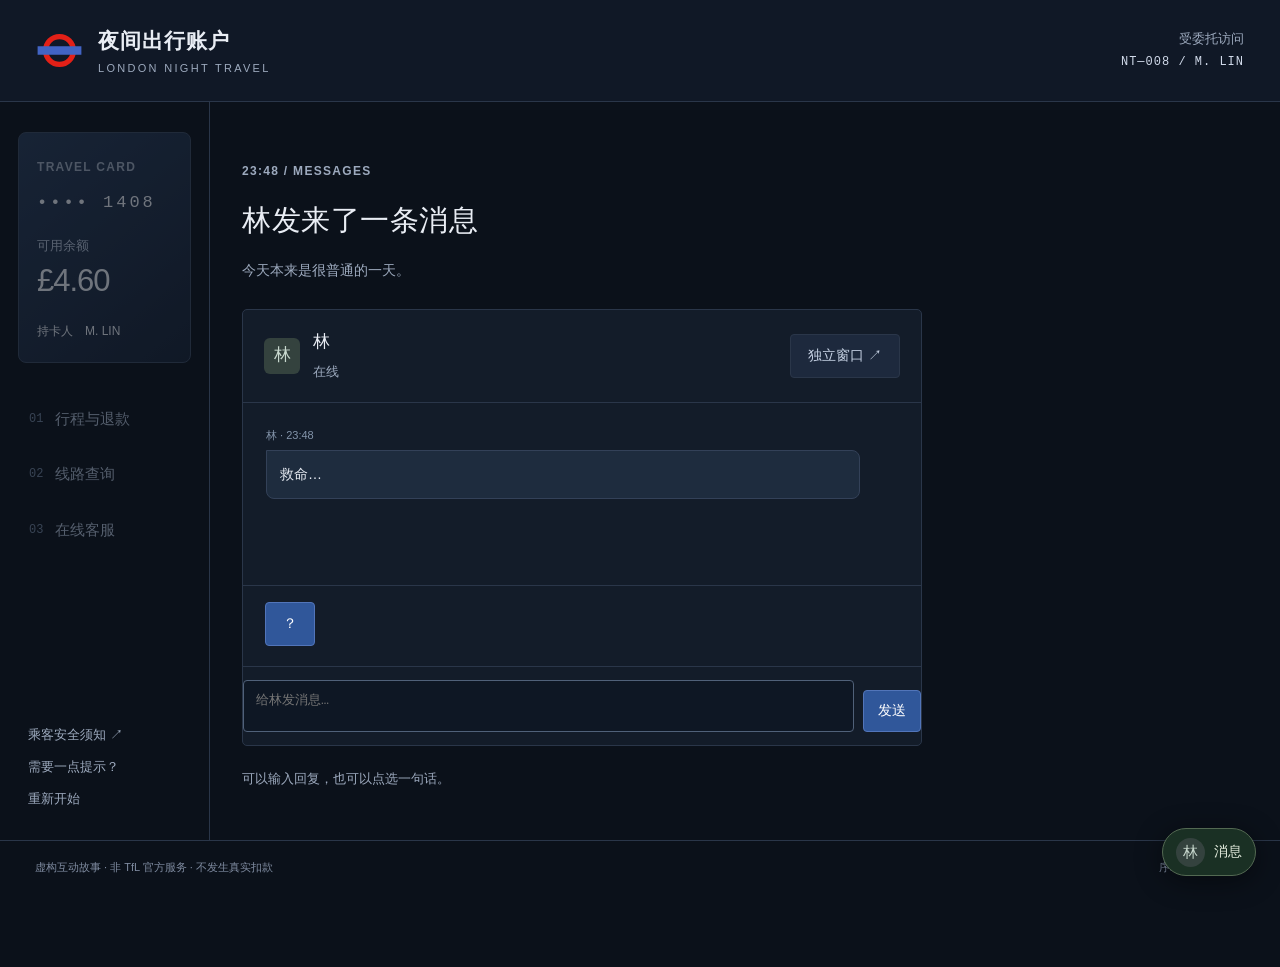
==== journey/index.html @ 607c6a30 "Initial ARG site" ====
<!doctype html>
<html lang="zh-CN">
<head>
<meta charset="utf-8"><meta name="viewport" content="width=device-width,initial-scale=1">
<meta name="theme-color" content="#0c121c">
<title>行程与退款 · 夜间出行账户</title>
<meta name="description" content="一笔未完成的行程。一个等待确认的终点。原创互动悬疑序章。">
<link rel="icon" type="image/svg+xml" href="data:image/svg+xml,%3Csvg xmlns='http://www.w3.org/2000/svg' viewBox='0 0 32 32'%3E%3Ccircle cx='16' cy='16' r='10' fill='none' stroke='%23e32017' stroke-width='4'/%3E%3Cpath d='M1 13h30v6H1z' fill='%23003688'/%3E%3C/svg%3E">
<link rel="stylesheet" href="game.css"><script type="module" src="game.js"></script>
</head>
<body>
<header class="topbar"><a class="brand" href="../" aria-label="夜间出行信息处首页"><svg viewBox="0 0 88 72" width="47" height="39" aria-hidden="true"><circle cx="44" cy="36" r="26" fill="none" stroke="#e32017" stroke-width="10"/><path d="M3 28h82v16H3z" fill="#4264c4"/></svg><span><strong>夜间出行账户</strong><small>LONDON NIGHT TRAVEL</small></span></a><div class="session"><span>受委托访问</span><strong>NT—008 / M. LIN</strong></div></header>
<div class="shell"><aside class="sidebar"><div class="card-overview"><span class="eyebrow">TRAVEL CARD</span><div class="card-number">•••• 1408</div><div class="balance-label">可用余额</div><div class="balance" id="balance">£4.60</div><span class="muted">持卡人　M. LIN</span></div><nav aria-label="账户服务"><button data-action="nav" data-view="history" class="nav-button active"><span>01</span>行程与退款</button><button data-action="nav" data-view="map" class="nav-button"><span>02</span>线路查询</button><button data-action="nav" data-view="support" class="nav-button"><span>03</span>在线客服<span id="support-count" class="nav-dot" hidden>1</span></button></nav><div class="sidebar-bottom"><a href="../" target="_blank" rel="noopener">乘客安全须知 ↗</a><button class="text-button" data-action="hint">需要一点提示？</button><button class="text-button" data-action="restart">重新开始</button></div></aside>
<main id="workspace" tabindex="-1"></main>
<aside class="correspondence" aria-label="朋友的消息"><div class="panel-heading"><span class="eyebrow">共享行程</span><span class="case-number">1408</span></div><div class="friend-heading"><div class="avatar">林</div><div><strong>林</strong><p id="friend-status">最后联系于 23:48</p></div></div><div class="side-chat-tools"><button class="text-button" data-action="open-chat">查看聊天 <b class="unread-badge" data-unread hidden></b></button><button class="text-button" data-action="popout">独立窗口 ↗</button></div><div id="friend-messages" role="log" aria-label="林的聊天记录"></div><div id="side-lin-typing" class="lin-typing" role="status"></div><div id="side-lin-replies" class="lin-replies"></div><button id="lin-attachment" data-action="plan" class="attachment" hidden><span class="file-icon">↳</span><span><strong>返程路线与刷卡回执</strong><small>林分享的附件 · 2 页</small></span><span>↗</span></button><div class="saved"><div class="panel-heading"><span class="eyebrow">本次核对</span><span id="evidence-count">0</span></div><div id="evidence-list"><p class="empty-text">查看记录后，可在这里保留核对结果。</p></div></div></aside></div>
<footer><div class="mobile-tools"><button class="text-button" data-action="hint">需要一点提示？</button><button class="text-button" data-action="restart">重新开始</button></div><span>虚构互动故事 · 非 TfL 官方服务 · 不发生真实扣款</span><span>序章 / 未完成行程</span></footer>
<button class="floating-chat" data-action="open-chat" aria-label="打开与林的聊天"><span class="avatar">林</span><span>消息</span><b class="unread-badge" data-unread hidden></b></button>
<div id="lin-toast" class="lin-toast" role="status" aria-live="polite" hidden><button class="toast-open" data-action="open-chat"><span class="avatar">林</span><span class="toast-content"><strong>林发来消息 <time id="toast-time"></time></strong><span id="toast-preview"></span><small>点击查看并回复</small></span></button><button data-action="dismiss-toast" class="toast-dismiss" aria-label="收起消息提醒">×</button></div>
<div id="announcement" class="sr-only" role="status" aria-live="polite"></div><div id="screen-signal" class="screen-signal" popover="manual" hidden role="status" aria-live="assertive"></div>
<dialog id="modal"><div class="modal-top"><span id="modal-category" class="eyebrow">行程档案</span><button data-action="close" class="close-button" aria-label="关闭">×</button></div><div id="modal-body"></div></dialog>
<noscript><p class="noscript">此互动故事需要启用 JavaScript。</p></noscript>
</body></html>
---- journey/game.css ----
:root{color-scheme:dark;--bg:#0b111a;--surface:#131c29;--surface2:#192435;--border:#2a3649;--text:#e9edf4;--muted:#9daabe;--blue:#8faeff;--amber:#e1b779;--green:#90cbb0}*{box-sizing:border-box}body{margin:0;background:var(--bg);color:var(--text);font:16px/1.7 Arial,"PingFang SC","Microsoft YaHei",sans-serif}button,input,select{font:inherit}button,a,select{touch-action:manipulation}button{cursor:pointer}button:disabled{cursor:not-allowed;opacity:.5}a{color:var(--blue)}button:focus-visible,a:focus-visible,select:focus-visible,[role=button]:focus-visible{outline:3px solid #adbeff;outline-offset:4px}button{color:inherit}button[hidden],[hidden]{display:none!important}button:active:not(:disabled){transform:translateY(1px)}.topbar{padding:23px 36px;display:flex;justify-content:space-between;align-items:center;background:#101826;border-bottom:1px solid var(--border);gap:20px}.brand{display:flex;gap:15px;align-items:center;text-decoration:none;color:var(--text)}.brand strong{display:block;font-size:21px;letter-spacing:1px}.brand small{display:block;font:11px/1.8 Arial;letter-spacing:2.3px;color:var(--muted)}.session{text-align:right;font-size:13px;color:var(--muted)}.session strong{display:block;color:#d1daea;font:12px/2 monospace;letter-spacing:1px}.shell{max-width:1540px;margin:auto;display:grid;grid-template-columns:210px minmax(0,1fr) 280px;min-height:calc(100vh - 164px)}.sidebar{border-right:1px solid var(--border);padding:30px 18px;display:flex;flex-direction:column;gap:30px}.card-overview{border:1px solid #3a4960;padding:19px 18px;background:linear-gradient(140deg,#273a57,#172235);border-radius:8px;position:relative}.card-number{font:17px/1.8 monospace;letter-spacing:3px;margin:8px 0 17px}.balance-label{font-size:13px;color:#b5c3d8}.balance{font-size:31px;line-height:1.3;margin:4px 0 14px;letter-spacing:-1px}.card-overview .muted{font-size:12px}.eyebrow{font-size:12px;font-weight:600;letter-spacing:1.3px;color:var(--muted)}nav{display:grid;gap:4px}.nav-button{background:none;border:0;border-radius:4px;text-align:left;padding:13px 11px;font-size:15px;display:flex;align-items:center;gap:12px;color:var(--muted)}.nav-button>span:first-child{font:12px monospace;color:#65768e}.nav-button:hover{background:#192337}.nav-button.active{background:#23334f;color:#d5e1ff}.nav-button.active>span:first-child{color:#9ab8ff}.nav-dot{margin-left:auto;display:grid;place-items:center;width:20px;height:20px;font-size:12px;border-radius:50%;background:#3e5993;color:white}.sidebar-bottom{margin-top:auto;display:grid;gap:10px;padding:25px 10px 0;font-size:13px}.sidebar-bottom a{color:var(--muted);text-decoration:none}.text-button{border:0;background:none;padding:0;text-align:left;color:var(--muted);font-size:13px}.text-button:hover{text-decoration:underline;color:var(--text)}#workspace{padding:34px 32px 50px;min-width:0;outline:0}.page-heading{display:flex;justify-content:space-between;align-items:flex-start;gap:15px;margin-bottom:25px}.page-heading h1{margin:4px 0 5px;font-size:28px;letter-spacing:-.5px;font-weight:600}.page-heading p{margin:0;font-size:14px;color:var(--muted)}.ref{font:12px/1.8 monospace;letter-spacing:1px;color:var(--muted)}.shared-note{border-left:2px solid #607ba8;background:#172235;padding:14px 18px;margin:0 0 28px;font-size:14px;line-height:1.8;color:#bbc9df}.shared-note strong{color:#e5ecf9}.panel{border:1px solid var(--border);background:var(--surface);border-radius:5px;margin-bottom:22px;overflow:hidden}.panel-title{padding:18px 21px;border-bottom:1px solid var(--border);display:flex;align-items:center;justify-content:space-between;gap:10px}.panel-title h2{margin:0;font-size:17px;font-weight:500}.panel-content{padding:22px}.badge{font-size:12px;padding:3px 9px;border:1px solid #435269;border-radius:3px;color:#bbc9dd;white-space:nowrap}.badge.pending{border-color:#806548;background:#342b22;color:#edc892}.badge.done{color:#acd1bd;border-color:#3f6452}.journey-row{display:grid;grid-template-columns:74px minmax(0,1fr) auto;gap:17px;padding:20px 21px;border-bottom:1px solid var(--border);align-items:center}.journey-row:last-child{border-bottom:0}.journey-date{font:13px/1.7 monospace;color:var(--muted)}.journey-route{font-size:15px}.journey-route small{display:block;font-size:12px;color:var(--muted);margin-top:4px}.journey-fare{text-align:right;white-space:nowrap;font-size:16px}.journey-fare small{display:block;font-size:12px;color:var(--muted)}.journey-row.current{background:#1b2739}.route-dots{color:var(--muted);font-size:13px}.button{display:inline-flex;justify-content:center;align-items:center;text-decoration:none;gap:10px;padding:10px 17px;min-height:44px;border:1px solid #5275b9;border-radius:4px;background:#30579a;color:#fff;font-size:14px;line-height:1.5}.button:hover{background:#3b66ae}.button.secondary{background:transparent;border-color:#43536d;color:#c9d8f1}.button.secondary:hover{background:#23324b}.button.quiet{background:#1d293d;border-color:var(--border);color:#c4d0e2}.button.danger{background:#422f35;border-color:#755058}.actions{display:flex;gap:12px;flex-wrap:wrap;margin-top:22px}.small-note{font-size:13px;color:var(--muted);margin:10px 0 0}.detail-grid{display:grid;grid-template-columns:1fr 1fr;gap:19px;margin-bottom:22px}.detail-grid div span{display:block;font-size:12px;color:var(--muted);margin-bottom:4px}.detail-grid div strong{font-weight:500}.amount{font-size:29px!important;line-height:1.3}.timeline{border-left:1px solid #43536d;margin:18px 0 25px 8px;padding-left:26px}.timeline-item{position:relative;padding-bottom:19px}.timeline-item:last-child{padding-bottom:0}.timeline-item:before{content:"";position:absolute;left:-31px;top:9px;border-radius:50%;width:8px;height:8px;border:2px solid #8da9d7;background:var(--surface)}.timeline-item strong{font-weight:500;display:block}.timeline-item span{font-size:13px;color:var(--muted)}.timeline-item.missing:before{border-color:var(--amber);background:var(--surface)}label{display:block;font-size:14px;color:#c2cde0;margin:16px 0 8px}select{display:block;width:100%;padding:12px 13px;background:#0e1724;border:1px solid #506179;border-radius:3px;color:var(--text);font-size:15px;min-height:48px}.form-feedback{font-size:14px;background:#252635;border-left:2px solid var(--amber);padding:12px 15px;margin:18px 0 0;color:#e0c8a8}.correspondence{border-left:1px solid var(--border);padding:31px 21px;background:#0f1621}.panel-heading{display:flex;justify-content:space-between;align-items:center;margin-bottom:19px}.case-number{font:12px monospace;color:#6b7b91}.friend-heading{display:flex;gap:11px;align-items:center;margin-bottom:25px}.avatar{width:36px;height:36px;display:grid;place-items:center;background:#34423e;color:#c8d8ce;border-radius:6px;font-size:17px}.friend-heading strong{font-size:15px;font-weight:500}.friend-heading p{font-size:11px;margin:0;color:var(--muted)}.message{margin:0 0 18px}.message time{display:block;font:11px/1.5 monospace;color:#78889f;margin-bottom:6px}.message p{margin:0;border:1px solid #2b3647;padding:12px 13px;background:#1b2636;border-radius:0 7px 7px 7px;font-size:14px;line-height:1.85}.message.new p{border-color:#5b6d85}.attachment{background:transparent;border:1px solid #39485f;border-radius:4px;padding:12px 11px;display:flex;align-items:center;gap:10px;width:100%;text-align:left}.attachment:hover{background:#1c2839}.attachment strong{font-size:12px;display:block}.attachment small{font-size:11px;display:block;color:var(--muted);margin-top:2px}.file-icon{font-size:24px;color:#91add9}.saved{border-top:1px solid var(--border);margin-top:27px;padding-top:21px}.saved .panel-heading{margin-bottom:14px}.empty-text{font-size:13px;color:#73839a}.evidence-item{font-size:13px;margin:0 0 13px;line-height:1.6;color:#b6c8e3}.evidence-item:before{content:'↳ ';color:#829dc5}.evidence-item small{display:block;margin-left:16px;font-size:11px;color:#7c8da6}#evidence-count{font:12px monospace;color:var(--muted)}footer{max-width:1540px;margin:auto;border-top:1px solid var(--border);padding:17px 35px;display:flex;justify-content:space-between;gap:16px;color:#7f8ba0;font-size:11px}.segmented{display:flex;gap:0;border:1px solid #485975;border-radius:4px;overflow:hidden}.segmented button{background:transparent;border:0;padding:9px 15px;color:#aab9ce;font-size:14px}.segmented button.active{background:#344d76;color:white}.map-controls{display:flex;align-items:center;justify-content:space-between;gap:12px;flex-wrap:wrap;margin:0 0 14px}.map-wrapper{border-radius:4px;background:#fff;overflow:auto;max-height:510px;border:1px solid #465570}.map-wrapper svg{display:block;width:100%;min-width:650px;height:auto}.map-wrapper.zoom svg{width:160%;min-width:1000px}.map-wrapper g[role=button]{cursor:pointer}.map-wrapper g[role=button]:hover .station-hit,.map-wrapper g[role=button]:focus .station-hit{fill:#416ece;fill-opacity:.18;stroke:#456cca;stroke-width:2}.map-wrapper .selected .station-hit{fill:#416ece;fill-opacity:.15;stroke:#2c54a4;stroke-width:3}.map-caption{display:flex;justify-content:space-between;gap:10px;font-size:12px;color:var(--muted);margin:9px 0 19px}.station-tools{display:grid;grid-template-columns:1fr 1.2fr;gap:15px}.station-tools h2{font-size:15px;margin:0 0 9px;font-weight:500}.station-tools .panel-content{padding:18px}.station-tools label{margin-top:0}.station-detail h3{margin:0 0 10px;font-size:19px;font-weight:500}.station-detail p{font-size:13px;color:var(--muted);margin:6px 0}.comparison{display:grid;grid-template-columns:1fr 1fr;gap:1px;background:var(--border);border:1px solid var(--border);border-radius:4px;margin-top:18px}.comparison>div{background:var(--surface);padding:16px}.comparison strong{font-size:15px;font-weight:500}.comparison p{font-size:13px;color:var(--muted);margin:7px 0}.chat-log{padding:22px;display:grid;gap:20px;max-height:560px;overflow:auto}.chat-line{max-width:95%}.chat-line p{margin:4px 0 0;padding:13px 16px;background:#202e43;border:1px solid #30435e;border-radius:0 6px 6px 6px;font-size:15px;line-height:1.85}.chat-line .who{font-size:11px;color:var(--muted)}.chat-line.me{justify-self:end;text-align:right}.chat-line.me p{background:#294371;border-color:#405e8e;text-align:left;border-radius:6px 0 6px 6px}.chat-options{padding:18px 22px;border-top:1px solid var(--border);display:grid;gap:9px}.chat-options button{background:#152033;border:1px solid #3c4e69;padding:12px 15px;border-radius:3px;text-align:left;color:#c6d9f5;font-size:14px}.chat-options button:hover{background:#223652}.chat-note{font-size:12px;color:var(--muted);margin:2px 0}.receipt-link{display:block;margin-top:12px;border:1px solid #6980a1;border-radius:3px;background:#263a58;padding:12px;font-size:14px;color:#e4eafa;text-align:left;width:100%}.end-paper{padding:33px;border-top:3px solid #9ab8e5}.end-paper h2{font-size:29px;line-height:1.5;margin:18px 0 16px;font-weight:500}.end-paper>p{font-size:15px;line-height:1.95;color:#bac8dd}.result-number{font-size:45px!important;color:#e9eef7!important;margin:23px 0!important}.stamp{display:inline-block;padding:5px 9px;border:1px solid #5d786b;color:#acd0ba;font:12px monospace;letter-spacing:2px}.end-status{padding:17px 0;border-top:1px solid var(--border);border-bottom:1px solid var(--border);margin:24px 0;font-size:14px;color:#afc1d9}.end-status span{float:right}.end-note{font-size:12px!important;color:#7f90aa!important;margin-top:35px!important}dialog{background:#141e2d;color:var(--text);border:1px solid #526581;border-radius:7px;max-width:min(670px,calc(100vw - 32px));width:670px;max-height:88vh;padding:0;box-shadow:0 30px 100px #0009}dialog::backdrop{background:#030810c9}.modal-top{padding:14px 22px;border-bottom:1px solid var(--border);display:flex;justify-content:space-between;align-items:center;position:sticky;top:0;background:#141e2d;z-index:1}.close-button{border:0;background:none;color:#b3c5df;font-size:27px;line-height:1;padding:6px 8px}#modal-body{padding:26px}#modal-body h2{font-size:23px;font-weight:500;margin:0 0 15px}#modal-body p{font-size:15px;color:#c1cce0}#modal-body .eyebrow{display:block;margin-bottom:10px}.paper{background:#e9edf1;color:#192c47;border-radius:2px;padding:23px;margin:20px 0}.paper p{color:#31425a!important}.paper small{color:#637085;font-size:12px}.paper .paper-line{font:14px/1.9 monospace;border-top:1px solid #b5beca;padding-top:14px;margin-top:14px}.paper .timeline{border-color:#68768a}.paper .timeline-item:before{background:#e9edf1;border-color:#3d5d85}.paper .timeline-item span{color:#607087}.receipt-table{width:100%;border-collapse:collapse;font-size:14px}.receipt-table th,.receipt-table td{text-align:left;padding:11px 0;border-bottom:1px solid #aab5c2;vertical-align:top}.receipt-table th{font-weight:400;color:#5e6b80;width:47%}.sr-only{position:absolute;width:1px;height:1px;padding:0;margin:-1px;overflow:hidden;clip:rect(0,0,0,0);white-space:nowrap;border:0}.noscript{padding:20px}.inline-link{padding:0;border:0;background:none;color:var(--blue);text-decoration:underline;font-size:14px}.support-identity{display:flex;gap:13px;align-items:center}.operator-avatar{width:34px;height:34px;border:1px solid #6383b2;display:grid;place-items:center;font:12px monospace;color:#adbfdb}.tip{border-top:1px solid var(--border);padding-top:15px;font-size:13px;color:var(--muted)}
@media(min-width:1600px){.shell{border-left:1px solid var(--border);border-right:1px solid var(--border)}}@media(max-width:1180px){.shell{grid-template-columns:180px minmax(0,1fr) 240px}#workspace{padding:27px 23px}.correspondence{padding:28px 16px}.sidebar{padding:27px 14px}.card-overview{padding:17px 13px}.station-tools{grid-template-columns:1fr}.map-wrapper svg{min-width:630px}.journey-row{gap:12px;grid-template-columns:60px minmax(0,1fr) auto;padding:17px}}@media(max-width:960px){.shell{grid-template-columns:180px minmax(0,1fr)}.correspondence{grid-column:2;border-top:1px solid var(--border);border-left:0;padding:26px;display:grid;grid-template-columns:1fr 1fr;gap:15px 23px}.correspondence>.panel-heading,.correspondence>.friend-heading{grid-column:1/-1;margin-bottom:0}.correspondence>.attachment{align-self:start}.saved{grid-column:1/-1;margin-top:0}.sidebar{grid-row:1/3}.map-wrapper svg{min-width:680px}}@media(max-width:650px){.topbar{padding:17px 18px;align-items:center}.brand{gap:10px}.brand strong{font-size:17px}.brand small{font-size:9px;letter-spacing:1.4px}.brand svg{width:37px}.session>span{display:none}.session strong{font-size:10px}.shell{display:flex;flex-direction:column}.sidebar{padding:0;border-right:0;gap:0}.card-overview{display:none}.sidebar nav{display:flex;gap:0;border-bottom:1px solid var(--border);padding:6px 8px;position:relative}.nav-button{flex:1;justify-content:center;font-size:13px;padding:11px 5px;gap:7px}.nav-button>span:first-child{display:none}.sidebar-bottom{display:none}#workspace{padding:24px 18px 29px}.page-heading h1{font-size:25px}.page-heading{margin-bottom:20px}.page-heading .ref{font-size:10px}.shared-note{padding:12px 14px}.journey-row{grid-template-columns:52px minmax(0,1fr) auto;padding:16px 13px;gap:10px}.journey-route{font-size:13px;overflow-wrap:anywhere}.journey-fare{font-size:14px}.panel-content{padding:19px}.panel-title{padding:16px 18px}.detail-grid{gap:15px}.detail-grid strong{font-size:14px}.correspondence{display:block;padding:24px 19px;border-left:0;border-top:1px solid var(--border)}.friend-heading{margin:14px 0 20px!important}.saved{margin-top:22px}.map-wrapper{max-height:440px}.station-tools{grid-template-columns:1fr}.map-controls .segmented{flex:1}.segmented button{flex:1;padding:9px 10px}.map-caption{font-size:11px}.comparison>div{padding:13px}.comparison p{font-size:12px}.chat-log{padding:18px 15px;max-height:480px}.chat-options{padding:16px 15px}.chat-line p{font-size:14px}.end-paper{padding:25px}.end-paper h2{font-size:25px}footer{padding:18px;display:block}footer span{display:block}footer span+span{margin-top:5px}#modal-body{padding:20px}.paper{padding:18px}.end-status span{float:none;display:block;margin-top:6px}}
@media(prefers-reduced-motion:reduce){*{scroll-behavior:auto!important}}

.mobile-tools{display:none}@media(max-width:650px){.mobile-tools{display:flex;gap:24px;padding-bottom:17px;margin-bottom:14px;border-bottom:1px solid var(--border)}}

/* Messages remain visible while the player investigates the account. */
[hidden]{display:none!important}.side-chat-tools{display:flex;align-items:center;justify-content:space-between;gap:10px;margin:-7px 0 18px}.side-chat-tools .text-button{font-size:12px}.unread-badge{display:inline-grid;place-items:center;min-width:18px;height:18px;padding:0 5px;background:#a94643;color:#fff;border-radius:12px;font-size:11px;line-height:1;font-weight:500}.lin-thread{padding:23px;overflow:auto}.lin-line{max-width:94%;margin-bottom:17px}.lin-line>span{display:block;color:#8495ab;font-size:11px;margin-bottom:5px}.lin-line p{margin:0;background:#1e2c3e;border:1px solid #334158;padding:11px 13px;border-radius:0 8px 8px 8px;font-size:14px;line-height:1.8;overflow-wrap:anywhere}.lin-line.outgoing{margin-left:auto}.lin-line.outgoing>span{text-align:right}.lin-line.outgoing p{background:#294533;border-color:#3d6149;border-radius:8px 0 8px 8px}.lin-replies{display:flex;gap:10px;flex-wrap:wrap;padding:16px 22px;border-top:1px solid var(--border)}.lin-replies:empty{display:none}.lin-replies .button{text-align:left;font-size:14px}#friend-messages{max-height:460px;overflow:auto;padding-right:4px;scrollbar-width:thin}#side-lin-replies{padding:12px 0;margin-bottom:12px;border:0}#side-lin-replies .button{font-size:12px;padding:9px 12px}.opening-heading{margin:20px 0 26px}.opening-heading h1{font-size:29px;font-weight:500;letter-spacing:.5px;margin:12px 0}.opening-heading p{font-size:14px;color:var(--muted)}.opening-conversation{max-width:680px}.opening-conversation .lin-thread{max-height:55vh;min-height:160px}.opening-mode .correspondence{visibility:hidden}.opening-mode .card-overview{opacity:.45}.floating-chat{position:fixed;right:24px;bottom:24px;z-index:10;border:1px solid #536952;background:#1a3024;box-shadow:0 5px 28px #0007;min-height:48px;padding:7px 13px;display:flex;align-items:center;gap:9px;border-radius:30px;color:#e5eddf;font-size:14px}.floating-chat .avatar{width:29px;height:29px;font-size:15px;border-radius:50%}.lin-toast{position:fixed;right:24px;top:88px;z-index:20;display:flex;width:350px;max-width:calc(100vw - 32px);background:#223229;border:1px solid #748871;border-radius:9px;box-shadow:0 14px 60px #0009;animation:message-arrive .2s ease-out}.toast-open{background:none;border:0;display:flex;align-items:flex-start;gap:12px;padding:17px;text-align:left;flex:1;min-width:0;color:#edf3e7}.toast-open>.avatar{flex-shrink:0}.toast-content{display:block;min-width:0}.toast-content strong{display:block;font-size:14px;font-weight:500;margin:0 0 7px}.toast-content time{float:right;font:11px monospace;margin-left:12px;color:#a2b69e}.toast-content>span{font-size:13px;line-height:1.8;display:-webkit-box;-webkit-line-clamp:3;-webkit-box-orient:vertical;overflow:hidden}.toast-content small{display:block;color:#a5ba9e;font-size:11px;margin-top:8px}.toast-dismiss{align-self:flex-start;padding:12px 11px;background:none;border:0;color:#c6d3c0;font-size:20px}.chat-window-actions{display:flex;align-items:center;flex-wrap:wrap;gap:12px;margin-top:20px;padding-top:16px;border-top:1px solid var(--border)}.chat-window-actions>span{font-size:12px;color:var(--muted)}#modal-lin-thread{max-height:49vh;padding:8px 0 10px}#modal-body .lin-replies{padding:15px 0}.confirmation-check{display:flex;gap:12px;align-items:flex-start;padding:16px;background:#1e2b3d;border:1px solid #40536c;border-radius:4px;line-height:1.8}.confirmation-check input{accent-color:#5279b3;width:19px;height:19px;flex-shrink:0;margin-top:3px}.decision-label{border-top:1px solid var(--border);padding-top:20px;color:#cbd6e6;font-size:13px;margin:8px 0}.result-number{overflow-wrap:anywhere}.map-wrapper svg{min-width:850px}.map-wrapper.zoom svg{min-width:1440px;width:180%}footer{padding-bottom:90px}.chat-page{height:100dvh;display:flex;flex-direction:column;background:#0f1621;min-width:280px}.chat-header{display:flex;align-items:center;justify-content:space-between;border-bottom:1px solid var(--border);padding:20px;flex-shrink:0}.chat-header .friend-heading{margin:0!important}.chat-header .text-button{font-size:12px}.chat-page .lin-thread{flex:1;min-height:0;padding:23px 20px}.chat-page .chat-composer{flex-shrink:0;padding:0 20px 14px;border-top:1px solid var(--border);max-height:40dvh;overflow:auto}.chat-page .lin-replies{padding:16px 0 5px;border:0}.chat-page .attachment{margin-top:12px}.chat-page .chat-fiction{font-size:10px;color:#6d7c90;padding:8px 20px 12px;text-align:center}.chat-connection-note{margin:0;padding:12px 20px;background:#3b3023;color:#e0c392;font-size:12px;line-height:1.8}.chat-connection-note a{color:#dde7f5;display:block}.chat-page .small-note{font-size:12px}.chat-page .lin-line{max-width:89%}@keyframes message-arrive{from{opacity:0;transform:translateY(-7px)}to{opacity:1;transform:translateY(0)}}
@media(max-width:960px){.correspondence{display:block}.opening-mode .correspondence{display:none}.side-chat-tools{justify-content:flex-start;gap:22px}.map-wrapper svg{min-width:850px}.opening-heading{margin-top:0}}
@media(max-width:650px){.lin-toast{top:16px;right:16px}.floating-chat{right:16px;bottom:16px}.opening-conversation .lin-thread{padding:18px;max-height:55dvh}.opening-conversation .panel-title .button{font-size:12px;padding:8px}.opening-heading h1{font-size:25px}.lin-replies{padding:16px 18px}.opening-mode .correspondence{display:none}.chat-page .lin-thread{padding:20px 17px}.map-caption{flex-wrap:wrap}.chat-page .friend-heading{margin:0!important}}
@media(prefers-reduced-motion:reduce){.lin-toast{animation:none}}

.lin-typing{min-height:22px;color:#8295ad;font-size:11px;padding:0 2px 8px}.typing-dots{display:inline-flex;gap:3px;margin-left:5px;vertical-align:middle}.typing-dots i{width:4px;height:4px;border-radius:50%;background:#9cafc5;animation:typing-dot 1.1s infinite ease-in-out}.typing-dots i:nth-child(2){animation-delay:.14s}.typing-dots i:nth-child(3){animation-delay:.28s}@keyframes typing-dot{0%,60%,100%{opacity:.35;transform:translateY(0)}30%{opacity:1;transform:translateY(-3px)}}.lin-compose{display:flex;gap:9px;align-items:flex-end;padding:13px 0;border-top:1px solid var(--border);margin-top:4px}.lin-compose textarea{resize:none;flex:1;min-width:0;background:#0e1724;border:1px solid #506179;border-radius:4px;color:var(--text);font:14px/1.6 inherit;padding:10px 12px}.lin-compose textarea:focus{outline:2px solid #567bb7;outline-offset:1px}.lin-compose .button{min-height:42px;padding:9px 14px}.clue-question{display:inline-grid;place-items:center;width:23px;height:23px;border:1px solid #7f91ae;border-radius:50%;background:#25364f;color:#e5ecf9;font-weight:600;cursor:pointer}.clue-question:hover{background:#3d5e8d}.unexited-clue{display:inline-block;border:0;background:none;color:#c86467;text-decoration:underline;font-size:12px;cursor:pointer;margin-top:9px}.faint-record{font-family:monospace;color:#778a9f!important;letter-spacing:.7px}.screen-signal{position:fixed;inset:0;z-index:1000;display:grid;place-items:center;background:#000;color:#d6dce8;white-space:pre;text-align:center;font:14px/2 monospace;letter-spacing:2px;border:0;padding:20px}.screen-signal::after{content:"";position:absolute;inset:0;opacity:.18;background:repeating-linear-gradient(0deg,transparent 0 3px,#fff 3px 4px);pointer-events:none}.screen-signal.signal-static{background:#111820;color:#d9e1e9;text-shadow:2px 0 #b7445d,-2px 0 #4d86ba}.screen-signal.signal-blackout{background:#000;color:#8993a0}.screen-signal.reduced-signal{transition:none}.terminology{position:relative;display:inline-block}.term-leak{position:absolute;inset:0;color:#b86569;animation:term-flicker .85s steps(2,end)}.term-normal{opacity:0;animation:term-return .85s steps(2,end) forwards}@keyframes term-flicker{0%,40%{opacity:1}41%,100%{opacity:0}}@keyframes term-return{0%,40%{opacity:0}41%,100%{opacity:1}}.amended-rule{border-color:#886868!important}.amended-rule h3{color:#e1b8b8}.chat-options .small-note{margin:0}.chat-options .button:disabled{opacity:.45;cursor:not-allowed}
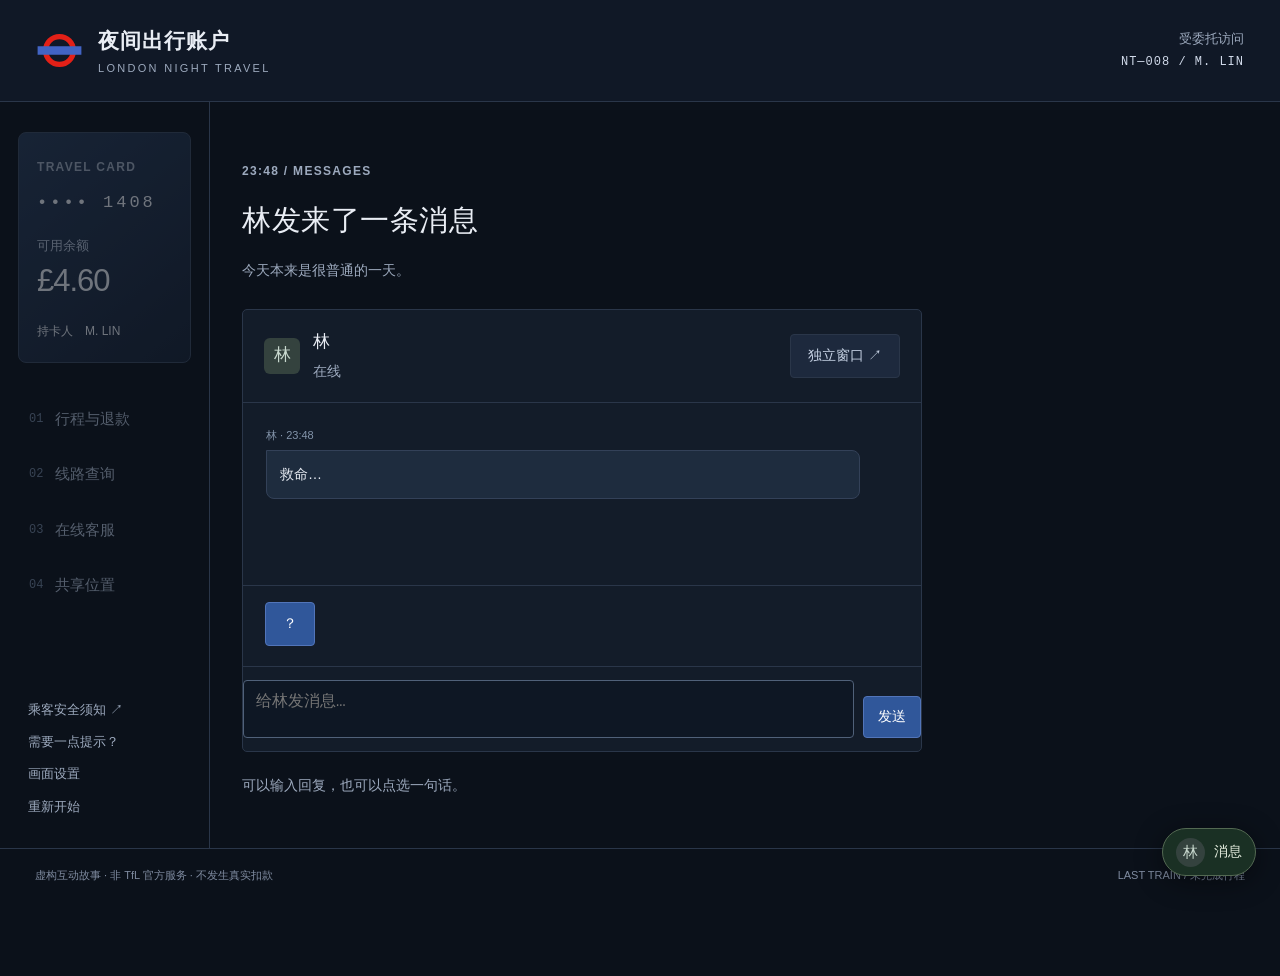
==== commit 0cd7ec9c: "Publish LAST TRAIN player release" ====
--- a/journey/index.html
+++ b/journey/index.html
@@ -6,14 +6,14 @@
 <title>行程与退款 · 夜间出行账户</title>
 <meta name="description" content="一笔未完成的行程。一个等待确认的终点。原创互动悬疑序章。">
 <link rel="icon" type="image/svg+xml" href="data:image/svg+xml,%3Csvg xmlns='http://www.w3.org/2000/svg' viewBox='0 0 32 32'%3E%3Ccircle cx='16' cy='16' r='10' fill='none' stroke='%23e32017' stroke-width='4'/%3E%3Cpath d='M1 13h30v6H1z' fill='%23003688'/%3E%3C/svg%3E">
-<link rel="stylesheet" href="game.css"><script type="module" src="game.js"></script>
+<link rel="stylesheet" href="game.css"><link rel="stylesheet" href="v2.css"><script type="module" src="game.js"></script>
 </head>
 <body>
 <header class="topbar"><a class="brand" href="../" aria-label="夜间出行信息处首页"><svg viewBox="0 0 88 72" width="47" height="39" aria-hidden="true"><circle cx="44" cy="36" r="26" fill="none" stroke="#e32017" stroke-width="10"/><path d="M3 28h82v16H3z" fill="#4264c4"/></svg><span><strong>夜间出行账户</strong><small>LONDON NIGHT TRAVEL</small></span></a><div class="session"><span>受委托访问</span><strong>NT—008 / M. LIN</strong></div></header>
-<div class="shell"><aside class="sidebar"><div class="card-overview"><span class="eyebrow">TRAVEL CARD</span><div class="card-number">•••• 1408</div><div class="balance-label">可用余额</div><div class="balance" id="balance">£4.60</div><span class="muted">持卡人　M. LIN</span></div><nav aria-label="账户服务"><button data-action="nav" data-view="history" class="nav-button active"><span>01</span>行程与退款</button><button data-action="nav" data-view="map" class="nav-button"><span>02</span>线路查询</button><button data-action="nav" data-view="support" class="nav-button"><span>03</span>在线客服<span id="support-count" class="nav-dot" hidden>1</span></button></nav><div class="sidebar-bottom"><a href="../" target="_blank" rel="noopener">乘客安全须知 ↗</a><button class="text-button" data-action="hint">需要一点提示？</button><button class="text-button" data-action="restart">重新开始</button></div></aside>
+<div class="shell"><aside class="sidebar"><div class="card-overview"><span class="eyebrow">TRAVEL CARD</span><div class="card-number">•••• 1408</div><div class="balance-label">可用余额</div><div class="balance" id="balance">£4.60</div><span class="muted">持卡人　M. LIN</span></div><nav aria-label="账户服务"><button data-action="nav" data-view="history" class="nav-button active"><span>01</span>行程与退款</button><button data-action="nav" data-view="map" class="nav-button"><span>02</span>线路查询</button><button data-action="nav" data-view="support" class="nav-button"><span>03</span>在线客服<span id="support-count" class="nav-dot" hidden>1</span></button><button data-action="v2-location" class="nav-button"><span>04</span>共享位置</button></nav><div class="sidebar-bottom"><a href="../" target="_blank" rel="noopener">乘客安全须知 ↗</a><button class="text-button" data-action="hint">需要一点提示？</button><button class="text-button" data-action="v2-settings">画面设置</button><button class="text-button" data-action="restart">重新开始</button></div></aside>
 <main id="workspace" tabindex="-1"></main>
-<aside class="correspondence" aria-label="朋友的消息"><div class="panel-heading"><span class="eyebrow">共享行程</span><span class="case-number">1408</span></div><div class="friend-heading"><div class="avatar">林</div><div><strong>林</strong><p id="friend-status">最后联系于 23:48</p></div></div><div class="side-chat-tools"><button class="text-button" data-action="open-chat">查看聊天 <b class="unread-badge" data-unread hidden></b></button><button class="text-button" data-action="popout">独立窗口 ↗</button></div><div id="friend-messages" role="log" aria-label="林的聊天记录"></div><div id="side-lin-typing" class="lin-typing" role="status"></div><div id="side-lin-replies" class="lin-replies"></div><button id="lin-attachment" data-action="plan" class="attachment" hidden><span class="file-icon">↳</span><span><strong>返程路线与刷卡回执</strong><small>林分享的附件 · 2 页</small></span><span>↗</span></button><div class="saved"><div class="panel-heading"><span class="eyebrow">本次核对</span><span id="evidence-count">0</span></div><div id="evidence-list"><p class="empty-text">查看记录后，可在这里保留核对结果。</p></div></div></aside></div>
-<footer><div class="mobile-tools"><button class="text-button" data-action="hint">需要一点提示？</button><button class="text-button" data-action="restart">重新开始</button></div><span>虚构互动故事 · 非 TfL 官方服务 · 不发生真实扣款</span><span>序章 / 未完成行程</span></footer>
+<aside class="correspondence" aria-label="朋友的消息"><div class="panel-heading"><span class="eyebrow">共享行程</span><span class="case-number">1408</span></div><div class="friend-heading"><div class="avatar">林</div><div><strong>林</strong><p id="friend-status">最后联系于 23:48</p></div></div><div class="side-chat-tools"><button class="text-button" data-action="open-chat">查看聊天 <b class="unread-badge" data-unread hidden></b></button><button class="text-button" data-action="popout">独立窗口 ↗</button></div><div id="friend-messages" role="log" aria-label="林的聊天记录"></div><div id="side-lin-typing" class="lin-typing" role="status"></div><div id="side-lin-replies" class="lin-replies"></div><button id="lin-attachment" data-action="plan" class="attachment" hidden><span class="file-icon">↳</span><span><strong>返程路线与刷卡回执</strong><small>林分享的附件 · 2 页</small></span><span>↗</span></button><div id="v2-side-tools"></div><div class="saved"><div class="panel-heading"><span class="eyebrow">本次核对</span><span id="evidence-count">0</span></div><div id="evidence-list"><p class="empty-text">查看记录后，可在这里保留核对结果。</p></div></div></aside></div>
+<footer><div class="mobile-tools"><button class="text-button" data-action="hint">需要一点提示？</button><button class="text-button" data-action="v2-settings">画面设置</button><button class="text-button" data-action="restart">重新开始</button></div><span>虚构互动故事 · 非 TfL 官方服务 · 不发生真实扣款</span><span>LAST TRAIN / 未完成行程</span></footer>
 <button class="floating-chat" data-action="open-chat" aria-label="打开与林的聊天"><span class="avatar">林</span><span>消息</span><b class="unread-badge" data-unread hidden></b></button>
 <div id="lin-toast" class="lin-toast" role="status" aria-live="polite" hidden><button class="toast-open" data-action="open-chat"><span class="avatar">林</span><span class="toast-content"><strong>林发来消息 <time id="toast-time"></time></strong><span id="toast-preview"></span><small>点击查看并回复</small></span></button><button data-action="dismiss-toast" class="toast-dismiss" aria-label="收起消息提醒">×</button></div>
 <div id="announcement" class="sr-only" role="status" aria-live="polite"></div><div id="screen-signal" class="screen-signal" popover="manual" hidden role="status" aria-live="assertive"></div>
--- a/journey/v2.css
+++ b/journey/v2.css
@@ -0,0 +1,63 @@
+.v2-chat-tools{display:flex;gap:8px;flex-wrap:wrap;margin-bottom:14px}.v2-chat-tools button{font-size:14px;padding:7px 10px}.location-map{border:1px solid #304258;border-radius:8px;overflow:hidden;margin:20px 0}.location-map svg{display:block;width:100%;height:auto}.location-meta{display:grid;grid-template-columns:repeat(3,1fr);gap:12px;font-size:14px;color:var(--muted)}.location-meta strong{color:var(--text);font-size:16px}.notice{border-left:3px solid #dfbd77;padding:12px 16px;background:#202838;font-size:14px}.hotline-card{text-align:center;padding:28px;background:#101823;border:1px solid var(--border)}.hotline-card>strong{display:block;font:64px/1.5 monospace;color:#adc4f4}.support-more{width:100%;border-bottom:1px solid var(--border);padding:12px 0;margin-bottom:14px}.support-more summary{cursor:pointer;color:var(--blue);padding:8px 0}.support-more form{display:grid;gap:8px;margin:20px 0}.support-more input{width:100%;padding:12px;border:1px solid var(--border);background:var(--bg);color:var(--text);border-radius:4px}.rule-list{padding-left:28px}.rule-list li{padding:8px 0}.signal-pressure{background:#080d15!important;color:#d8e6ff;display:grid;place-items:center;text-align:center;white-space:pre-line;font:24px/2 monospace;animation:none!important}.screen-signal.reduced-signal{animation:none!important}#v2-side-tools{padding:12px 0;border-bottom:1px solid var(--border)}.side-chat-tools{flex-wrap:wrap}.small-note{font-size:14px}.chat-options .support-more .actions{display:flex;flex-wrap:wrap}.panel-content .actions{flex-wrap:wrap}.lin-compose textarea{font-size:16px}@media(max-width:600px){.location-meta{grid-template-columns:1fr 1fr}.location-map{margin:14px -4px}.hotline-card>strong{font-size:46px}.v2-chat-tools{gap:6px}.v2-chat-tools button{flex:1 1 42%}.session{font-size:12px}}
+.rule-probe-link{display:inline;padding:0;border:0;background:none;color:#8ab9ff;text-decoration:underline;text-underline-offset:4px;font:inherit;text-align:left}.rule-probe-link:hover{color:#c0daff}.corrupt-record{font:20px/2 monospace;letter-spacing:3px;color:#b6c8e6}#location-pin{position:fixed;left:22px;bottom:22px;width:300px;z-index:35;background:#111c2a;border:1px solid #435570;border-radius:9px;box-shadow:0 12px 42px #0008;overflow:hidden}.pin-heading{display:flex;align-items:center;justify-content:space-between;padding:8px 10px;border-bottom:1px solid #2c3d52;gap:4px}.pin-heading>div{display:flex}.pin-heading .button{font-size:13px;padding:3px 7px;min-height:32px}.pin-title{border:0;background:none;font-size:14px;font-weight:600;padding:6px 0}.pin-live-dot{display:inline-block;width:7px;height:7px;border-radius:100%;background:#8bbae9;margin-right:7px}.signal-lost .pin-live-dot{background:#d0ab6c}.pin-map svg{display:block;width:100%;height:150px}.pin-telemetry{display:flex;justify-content:space-between;gap:10px;padding:5px 12px;font-size:14px}.pin-telemetry.secondary{font-size:12px;color:#a4b4c8}.pin-note{margin:4px 12px 10px;font-size:12px;color:#9fafc5}[data-live-lin],[data-live-accuracy],[data-live-label],[data-live-expected],[data-live-expected-label]{transition:cx 1s linear,cy 1s linear,x 1s linear,y 1s linear,r 2s ease}.signal-notice{inset:auto 20px 24px!important;max-width:560px;margin:0 auto;background:#172335!important;border:1px solid #7892b5!important;font-size:16px!important;box-shadow:0 4px 30px #0006;letter-spacing:1px!important}.signal-notice::after{display:none}.screen-signal{pointer-events:none}@media(max-width:700px){#location-pin{left:10px;bottom:78px;width:220px}.pin-map svg{height:116px}.pin-heading{padding:5px 8px}.pin-title{font-size:13px}.pin-heading .button{padding:2px 4px}.pin-telemetry{font-size:12px}.pin-note{font-size:12px}.signal-notice{inset:auto 10px 80px!important}}
+@media(prefers-reduced-motion:reduce){[data-live-lin],[data-live-accuracy],[data-live-label],[data-live-expected],[data-live-expected-label]{transition:none}}
+.end-conversation{border:1px solid #775762!important;background:#241e29!important;color:#e2b5bd!important;font-size:14px!important;margin:6px 0}.signal-deep::after{display:none}.signal-takeover{background:#030508!important;color:#e4e7ed;font-size:clamp(24px,6vw,86px)!important;line-height:1.5!important;letter-spacing:4px!important;white-space:pre-wrap!important;text-shadow:5px 0 #753344,-4px 0 #274b7b}.signal-takeover::after{opacity:.04}.page-corrupted:not(.corruption-reduced) #workspace{transform:translateX(3px) skewX(-.3deg);filter:contrast(1.2)}.page-corrupted:not(.corruption-reduced) .topbar{transform:translateX(-5px);border-bottom-color:#89495b}.page-corrupted:not(.corruption-reduced) .correspondence{transform:translateY(5px);border-left-color:#856479}.page-corrupted:not(.corruption-reduced) :is(h1,h2,h3,.eyebrow,.paper,.chat-line p,.lin-line p){text-shadow:2px 0 #81485b,-2px 0 #315987;letter-spacing:.07em}.page-corrupted:not(.corruption-reduced) #modal-body h2{transform:translateX(-7px)}.page-corrupted::after{content:"";position:fixed;inset:0;z-index:40;pointer-events:none;background:linear-gradient(transparent 19%,#7893b509 19.1%,transparent 20%,transparent 57%,#ac6e8210 57.1%,transparent 59%)}.corruption-settling:not(.corruption-reduced) #workspace,.corruption-settling:not(.corruption-reduced) .topbar,.corruption-settling:not(.corruption-reduced) .correspondence{transform:none;filter:none}.corruption-settling:not(.corruption-reduced) :is(h1,h2,h3,.eyebrow,.paper,.chat-line p,.lin-line p){text-shadow:1px 0 #603347;letter-spacing:.025em}#corruption-recovery{position:fixed;top:12px;right:18px;z-index:1500;border:1px solid #8b9bad;background:#182435;color:#e9f0fa;padding:10px 16px;border-radius:5px;font-size:14px;box-shadow:0 3px 20px #0008}.corruption-reduced::after{display:none}@media(prefers-reduced-motion:reduce){.page-corrupted #workspace,.page-corrupted .topbar,.page-corrupted .correspondence{transform:none!important;filter:none!important}.page-corrupted *{text-shadow:none!important}}
+/* Full-viewport takeover. Explicit geometry also overrides native popover sizing. */
+.screen-signal:not(.signal-notice){width:100vw;height:100dvh;max-width:none;max-height:none;margin:0;box-sizing:border-box;overflow:hidden;inset:0;padding:0}
+.screen-signal.signal-takeover{display:flex;flex-direction:column;justify-content:center;gap:0;background:#080203!important;isolation:isolate}
+.system-check{display:flex!important;flex-direction:column;justify-content:center;align-items:center;gap:14px;color:#9aa8b8!important;font:14px/1.8 monospace!important;letter-spacing:3px!important;text-shadow:2px 0 #8b3147,-2px 0 #315d82}
+.system-check span{max-width:92vw;text-align:center}
+.system-check .system-cursor{animation:system-blink .35s steps(2,end) infinite;color:#d08c9b}
+@keyframes system-blink{50%{opacity:0}}
+.takeover-name{font:900 clamp(180px,46vw,600px)/.85 sans-serif;color:#eee7df;letter-spacing:-.12em;transform:translateX(-.05em);text-shadow:18px 0 #a02b37,-13px 0 #386484;z-index:2;animation:identity-impact 450ms steps(3,end) both}
+.takeover-code{position:absolute;top:7%;left:5%;font:13px monospace;color:#ba6670;letter-spacing:4px}
+.takeover-caption{z-index:3;font:600 clamp(22px,4vw,56px)/1.5 sans-serif;letter-spacing:.3em;padding:22px;color:#fff;background:#080203}
+.takeover-echo{position:absolute;inset:12% -20%;font:900 clamp(110px,25vw,360px)/1.15 sans-serif;color:#652332;word-break:break-all;transform:rotate(-9deg);z-index:0;opacity:.5}
+@keyframes identity-impact{0%{transform:scale(1.35) translateX(-.12em);clip-path:inset(8% 0 20%)}50%{transform:scale(.95) translateX(.06em);clip-path:inset(0)}100%{transform:scale(1) translateX(-.05em)}}
+#corruption-field{position:fixed;inset:0;width:100vw;height:100dvh;max-width:none;max-height:none;margin:0;padding:0;border:0;background:transparent;overflow:hidden;pointer-events:none;color:#e0c4ca;font-family:"Courier New",ui-monospace,monospace;font-weight:700;z-index:1400;image-rendering:pixelated}
+.fracture-band{position:absolute;white-space:nowrap;background:#320e18ed;border-block:1px solid #a55768;box-shadow:0 0 40px #000a;font-size:clamp(18px,3.8vw,52px);letter-spacing:.18em;padding:8px 0;left:-3%;width:110%;text-shadow:5px 0 #6090ad;animation:band-drift 1.7s steps(2,end) infinite}
+.band-one{top:19%;transform:skewY(-3deg)}.band-two{top:62%;transform:translateX(8%) skewY(2deg);font-size:clamp(16px,2.6vw,36px);background:#071721ed;animation-delay:-.6s;animation-duration:1.1s}
+.fracture-record{position:absolute;right:4%;top:33%;font-size:clamp(15px,2.1vw,28px);line-height:1.7;padding:12px 22px;border-left:4px solid #a85064;background:#090810ed;transform:rotate(2deg);animation:record-jitter 1.25s steps(3,end) infinite}
+.fracture-bottom{position:absolute;bottom:6%;left:3%;font-size:clamp(18px,3vw,42px);letter-spacing:.15em;color:#b65d6e;animation:bottom-scramble .9s steps(2,end) infinite}
+.dup-grid{position:absolute;inset:8% 0 0;display:flex;flex-direction:column;justify-content:flex-start;gap:clamp(7px,1.3vh,18px);padding:0 2%;overflow:hidden;opacity:.72;mix-blend-mode:screen}
+.dup-row{white-space:nowrap;font-size:clamp(13px,1.65vw,25px);letter-spacing:.12em;color:#b86c7c;text-shadow:3px 0 #3e7094,-2px 0 #8e2f4c;animation:row-glitch 1.1s steps(3,end) infinite;animation-delay:calc(var(--row) * -70ms)}
+@keyframes row-glitch{0%,100%{opacity:.7;clip-path:inset(0)}35%{opacity:.3;transform:translateX(8vw);clip-path:inset(35% 0 20%)}36%{opacity:1;transform:translateX(-3vw);clip-path:inset(0)}72%{opacity:.5;clip-path:inset(10% 0 55%)}}
+@keyframes band-drift{0%,100%{filter:none;transform:translateX(0) skewY(-3deg)}35%{filter:hue-rotate(30deg);transform:translateX(4%) skewY(-2deg)}36%{transform:translateX(-7%) skewY(-4deg)}70%{transform:translateX(2%) skewY(-3deg)}}
+@keyframes record-jitter{0%,100%{transform:rotate(2deg) translate(0);opacity:1}42%{transform:rotate(2deg) translate(-8px,3px);opacity:.78}43%{transform:rotate(2deg) translate(6px,-2px);opacity:1}78%{opacity:.55}}
+@keyframes bottom-scramble{0%,100%{opacity:.9;transform:translateX(0)}50%{opacity:.35;transform:translateX(12px)}}
+.page-corrupted:not(.corruption-reduced) #workspace{transform:translateX(16px) skewX(-1.2deg);filter:contrast(1.35) saturate(.65)}
+.page-corrupted:not(.corruption-reduced) .topbar{transform:translateX(-18px);background:#28111b}
+.page-corrupted:not(.corruption-reduced) :is(.correspondence,#modal-body){transform:translate(12px,9px) skewY(.8deg);border-color:#ab687b}
+.page-corrupted:not(.corruption-reduced) :is(h1,h2,h3,.eyebrow,.paper,.chat-line p,.lin-line p){text-shadow:4px 0 #9c445e,-3px 0 #315987;letter-spacing:.1em}
+.corruption-settling #corruption-field{opacity:.28;transition:opacity 2s}.corruption-settling:not(.corruption-reduced) :is(#workspace,.topbar,.correspondence,#modal-body){transform:none}
+#corruption-recovery{isolation:isolate}.screen-signal[hidden]{display:none!important}
+@media(prefers-reduced-motion:reduce){.takeover-name{animation:none}}
+.lin-photo{display:block;width:min(100%,360px);overflow:hidden;border:1px solid #34485b;border-radius:10px;background:#101923;color:#b8cbdc;text-decoration:none;margin:8px 0 12px}
+.lin-photo img{display:block;width:100%;height:auto;aspect-ratio:4/3;object-fit:contain}
+.lin-photo>span{display:block;padding:9px 12px;font-size:12px;line-height:1.5}
+.lin-photo:hover,.lin-photo:focus-visible{border-color:#8cbbf1;outline:2px solid #8cbbf1;outline-offset:3px}
+.photo-attachment .lin-photo{width:100%;max-width:900px}
+.photo-transcript{margin:16px 0;color:#b8cbdc;line-height:1.8}
+.photo-transcript summary{cursor:pointer}
+.minor-text-fault{position:relative;text-shadow:1px 0 #ae6074,-1px 0 #669bad;animation:minor-signal-drift .45s steps(2,end) 3}
+@keyframes minor-signal-drift{0%,100%{transform:translateX(0)}35%{transform:translateX(1px)}70%{transform:translateX(-1px)}}
+@media(prefers-reduced-motion:reduce){.minor-text-fault{animation:none;text-shadow:none}}
+
+.lin-line.outgoing .message-receipt{display:block;margin:4px 2px 10px;text-align:right;font-size:10px;line-height:1.4;font-weight:400;color:#8191a2;letter-spacing:.04em}
+.lin-line.outgoing .message-receipt.is-read{color:#a2b5c5}
+/* Source-record investigation: document typography stays consistent with the account. */
+.v3-entry{width:100%;padding:18px;border:1px solid #405365;background:#101e2c;margin:12px 0}
+.v3-records{display:grid;grid-template-columns:1fr 1fr;gap:12px;margin:20px 0}
+.v3-records p{margin:0;padding:18px;background:#111e2b;border-left:2px solid #b99961;line-height:1.9}
+.v3-status{padding:20px;background:#0a111b;border:1px solid #38475b;line-height:2;overflow-wrap:anywhere;font-family:Consolas,monospace;margin:20px 0}
+.v3-investigation input{display:block;width:100%;margin:10px 0 16px;padding:12px;background:#0d1926;color:#edf3fb;border:1px solid #6780a1;border-radius:4px;font:inherit}
+.v3-investigation label{display:block;margin-top:18px}
+.v3-investigation blockquote{border-left:2px solid #7d9abe;margin:18px 0;padding:10px 18px;line-height:1.9;color:#bbccdf}
+.v3-investigation .actions{flex-wrap:wrap;gap:10px}.v3-preview-list{display:grid;gap:14px;margin:20px 0}
+.v3-terminal{padding:24px;background:#080d0e;color:#c0d8cd;border:1px solid #4a655a;font-family:Consolas,monospace;line-height:1.9}
+.v3-terminal dl{display:grid;grid-template-columns:1fr 1fr;border-block:1px solid #4a655a;padding:18px 0;gap:12px}.v3-terminal dd{margin:0}
+@media(max-width:600px){.v3-records{grid-template-columns:1fr}.v3-terminal{padding:16px}.v3-terminal dl{grid-template-columns:1fr}}
+/* Station marginalia and the passenger archive retain the account's restrained hierarchy. */
+.station-note{margin-top:1.5rem!important;padding-top:1rem;border-top:1px solid #344154;font-size:13px;line-height:1.85;color:#aebccd;max-width:42rem}.terminal-ending{background:#090e13;max-width:800px}.terminal-screen{background:#152028;border:12px solid #29313a;border-bottom-width:24px;border-radius:10px;padding:24px;margin:0 auto 28px;max-width:540px;box-shadow:0 14px 44px #0007;font-family:monospace;color:#b7c9b2;animation:terminal-recede 1.8s ease-out both}.terminal-screen span{display:block;font-size:13px;margin-bottom:20px}.terminal-screen strong{font-size:18px}.terminal-screen p{font-size:14px;line-height:2}@keyframes terminal-recede{from{transform:scale(1.05);opacity:.3}to{transform:scale(1);opacity:1}}@media(prefers-reduced-motion:reduce){.terminal-screen{animation:none}}body.reduced-effects .terminal-screen{animation:none}
+
+.station-note-corrupt>span:first-child{color:#c2cad4;text-shadow:-1px 0 #988391,1px 1px #77949e;letter-spacing:.08em}.station-noise{color:#77828e;font-family:monospace;font-size:12px;overflow-wrap:anywhere}
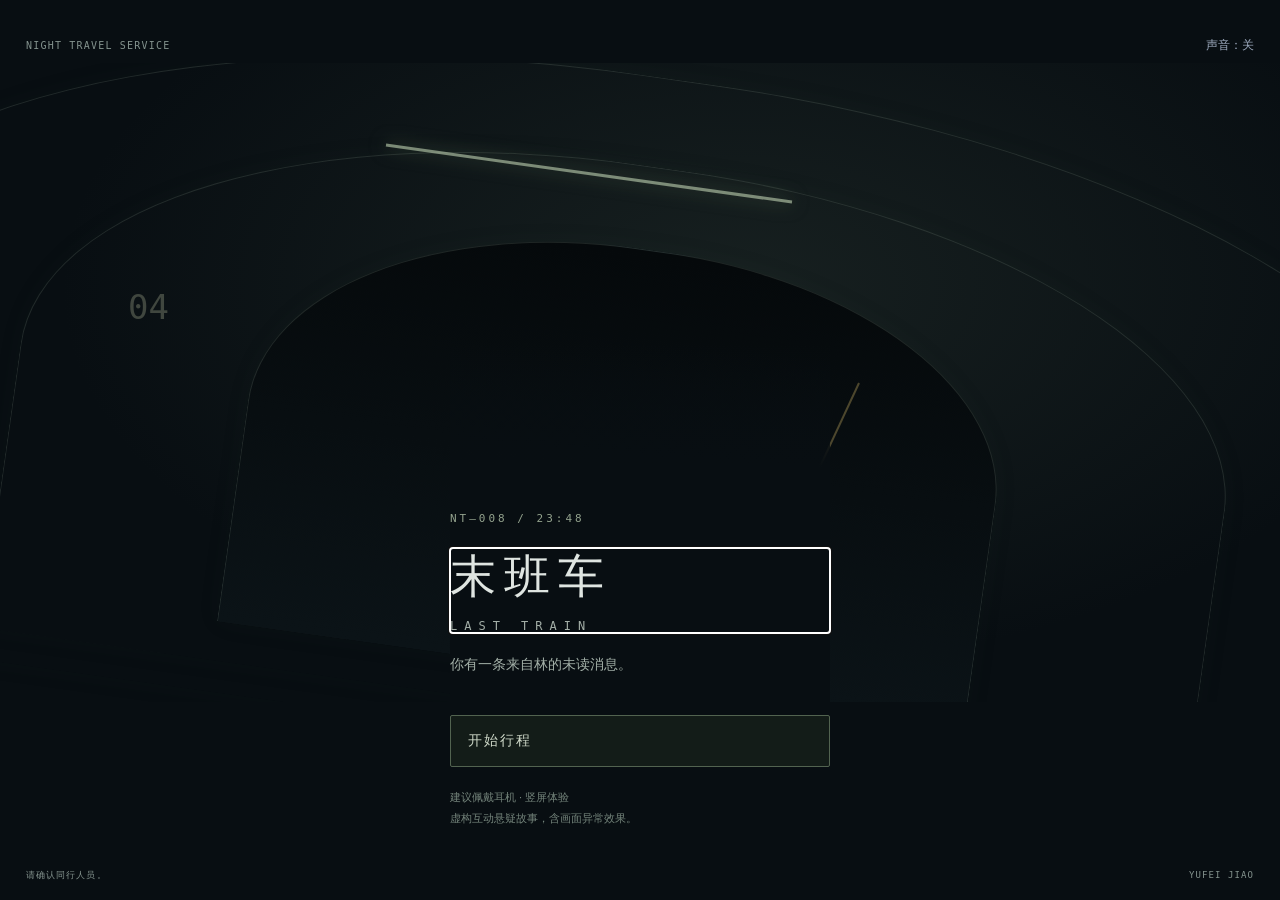
==== commit 935edf56: "Add portrait mobile game shell and offline MiniTool build" ====
--- a/journey/index.html
+++ b/journey/index.html
@@ -1,16 +1,22 @@
 <!doctype html>
 <html lang="zh-CN">
 <head>
-<meta charset="utf-8"><meta name="viewport" content="width=device-width,initial-scale=1">
+<meta charset="utf-8"><meta name="viewport" content="width=device-width,initial-scale=1,viewport-fit=cover">
 <meta name="theme-color" content="#0c121c">
 <title>行程与退款 · 夜间出行账户</title>
 <meta name="description" content="一笔未完成的行程。一个等待确认的终点。原创互动悬疑序章。">
 <link rel="icon" type="image/svg+xml" href="data:image/svg+xml,%3Csvg xmlns='http://www.w3.org/2000/svg' viewBox='0 0 32 32'%3E%3Ccircle cx='16' cy='16' r='10' fill='none' stroke='%23e32017' stroke-width='4'/%3E%3Cpath d='M1 13h30v6H1z' fill='%23003688'/%3E%3C/svg%3E">
-<link rel="stylesheet" href="game.css"><link rel="stylesheet" href="v2.css"><script type="module" src="game.js"></script>
+<link rel="stylesheet" href="game.css"><link rel="stylesheet" href="v2.css"><link rel="stylesheet" href="mobile.css"><script type="module" src="game.js"></script>
 </head>
-<body>
-<header class="topbar"><a class="brand" href="../" aria-label="夜间出行信息处首页"><svg viewBox="0 0 88 72" width="47" height="39" aria-hidden="true"><circle cx="44" cy="36" r="26" fill="none" stroke="#e32017" stroke-width="10"/><path d="M3 28h82v16H3z" fill="#4264c4"/></svg><span><strong>夜间出行账户</strong><small>LONDON NIGHT TRAVEL</small></span></a><div class="session"><span>受委托访问</span><strong>NT—008 / M. LIN</strong></div></header>
-<div class="shell"><aside class="sidebar"><div class="card-overview"><span class="eyebrow">TRAVEL CARD</span><div class="card-number">•••• 1408</div><div class="balance-label">可用余额</div><div class="balance" id="balance">£4.60</div><span class="muted">持卡人　M. LIN</span></div><nav aria-label="账户服务"><button data-action="nav" data-view="history" class="nav-button active"><span>01</span>行程与退款</button><button data-action="nav" data-view="map" class="nav-button"><span>02</span>线路查询</button><button data-action="nav" data-view="support" class="nav-button"><span>03</span>在线客服<span id="support-count" class="nav-dot" hidden>1</span></button><button data-action="v2-location" class="nav-button"><span>04</span>共享位置</button></nav><div class="sidebar-bottom"><a href="../" target="_blank" rel="noopener">乘客安全须知 ↗</a><button class="text-button" data-action="hint">需要一点提示？</button><button class="text-button" data-action="v2-settings">画面设置</button><button class="text-button" data-action="restart">重新开始</button></div></aside>
+<body class="at-start">
+<section id="start-screen" class="start-screen" aria-label="末班车开始界面">
+<div class="start-top"><span>NIGHT TRAVEL SERVICE</span><button class="text-button" data-sound-toggle aria-pressed="false">声音：关</button></div>
+<div class="start-art" aria-hidden="true"><div class="tunnel tunnel-one"></div><div class="tunnel tunnel-two"></div><div class="tunnel tunnel-three"></div><div class="tunnel-light"></div><span class="platform-number">04</span><div class="platform-line"></div></div>
+<div class="start-copy"><span class="start-code">NT—008 / 23:48</span><h1 id="start-title" tabindex="-1">末班车<small>LAST TRAIN</small></h1><p>你有一条来自林的未读消息。</p><div class="start-actions"><button id="continue-game" class="button" hidden>继续行程 <span>→</span></button><button id="new-game" class="button secondary">开始行程 <span>→</span></button></div><p class="start-footnote">建议佩戴耳机 · 竖屏体验<br>虚构互动悬疑故事，含画面异常效果。</p></div>
+<div class="start-bottom"><span>请确认同行人员。</span><span>YUFЕI JIAO</span></div></section>
+
+<header class="topbar"><a class="brand" href="#" data-action="mobile-menu" aria-label="夜间出行信息处首页"><svg viewBox="0 0 88 72" width="47" height="39" aria-hidden="true"><circle cx="44" cy="36" r="26" fill="none" stroke="#e32017" stroke-width="10"/><path d="M3 28h82v16H3z" fill="#4264c4"/></svg><span><strong>夜间出行账户</strong><small>LONDON NIGHT TRAVEL</small></span></a><button class="text-button journey-menu" data-action="mobile-menu" aria-label="打开行程菜单">菜单</button><button class="text-button" data-sound-toggle aria-pressed="false">声音：关</button><div class="session"><span>受委托访问</span><strong>NT—008 / M. LIN</strong></div></header>
+<div class="shell"><aside class="sidebar"><div class="card-overview"><span class="eyebrow">TRAVEL CARD</span><div class="card-number">•••• 1408</div><div class="balance-label">可用余额</div><div class="balance" id="balance">£4.60</div><span class="muted">持卡人　M. LIN</span></div><nav aria-label="账户服务"><button data-action="nav" data-view="history" class="nav-button active"><span>01</span>行程与退款</button><button data-action="nav" data-view="map" class="nav-button"><span>02</span>线路查询</button><button data-action="nav" data-view="support" class="nav-button"><span>03</span>在线客服<span id="support-count" class="nav-dot" hidden>1</span></button><button data-action="open-chat" class="nav-button"><span>04</span>林 <b class="unread-badge" data-unread hidden></b></button></nav><div class="sidebar-bottom"><button class="text-button" data-action="full-rules">乘客安全须知</button><button class="text-button" data-action="hint">需要一点提示？</button><button class="text-button" data-action="v2-settings">画面设置</button><button class="text-button" data-action="restart">重新开始</button></div></aside>
 <main id="workspace" tabindex="-1"></main>
 <aside class="correspondence" aria-label="朋友的消息"><div class="panel-heading"><span class="eyebrow">共享行程</span><span class="case-number">1408</span></div><div class="friend-heading"><div class="avatar">林</div><div><strong>林</strong><p id="friend-status">最后联系于 23:48</p></div></div><div class="side-chat-tools"><button class="text-button" data-action="open-chat">查看聊天 <b class="unread-badge" data-unread hidden></b></button><button class="text-button" data-action="popout">独立窗口 ↗</button></div><div id="friend-messages" role="log" aria-label="林的聊天记录"></div><div id="side-lin-typing" class="lin-typing" role="status"></div><div id="side-lin-replies" class="lin-replies"></div><button id="lin-attachment" data-action="plan" class="attachment" hidden><span class="file-icon">↳</span><span><strong>返程路线与刷卡回执</strong><small>林分享的附件 · 2 页</small></span><span>↗</span></button><div id="v2-side-tools"></div><div class="saved"><div class="panel-heading"><span class="eyebrow">本次核对</span><span id="evidence-count">0</span></div><div id="evidence-list"><p class="empty-text">查看记录后，可在这里保留核对结果。</p></div></div></aside></div>
 <footer><div class="mobile-tools"><button class="text-button" data-action="hint">需要一点提示？</button><button class="text-button" data-action="v2-settings">画面设置</button><button class="text-button" data-action="restart">重新开始</button></div><span>虚构互动故事 · 非 TfL 官方服务 · 不发生真实扣款</span><span>LAST TRAIN / 未完成行程</span></footer>
--- a/journey/mobile.css
+++ b/journey/mobile.css
@@ -0,0 +1,17 @@
+/* Mobile shell shared by the web game and the offline MiniTool build. */
+html{touch-action:manipulation;-webkit-text-size-adjust:100%}body{overflow-wrap:break-word}button,a,input,textarea,select{-webkit-tap-highlight-color:transparent}button:focus,a:focus,textarea:focus,select:focus{outline-offset:3px}button{touch-action:manipulation}input,select,textarea{font-size:16px!important}img{max-width:100%;height:auto}.journey-menu{margin-left:auto}.topbar>.text-button{margin-left:14px}.menu-actions{display:grid;grid-gap:12px}.menu-actions .button{width:100%}.mobile-safety{line-height:1.9}.mobile-safety h1{font-size:26px}.mobile-safety h2{font-size:20px!important;margin-top:28px!important}.mobile-safety h2 span{display:block}.mobile-safety .rules{padding-left:0;list-style:none}.mobile-safety .rules li{padding:14px 0;border-bottom:1px solid #344154}.mobile-safety .rule-number{color:#9cafbe;font-family:monospace}.mobile-safety p{margin:10px 0}.mobile-safety .page-navigation{display:none}
+.start-screen{position:fixed;top:0;right:0;bottom:0;left:0;z-index:70;overflow:auto;background:#080e12;color:#dfe5e1;display:flex;flex-direction:column;min-height:320px;height:100vh;height:var(--app-height,100vh);padding:24px 26px 18px;padding-top:calc(24px + var(--safe-area-inset-top,env(safe-area-inset-top,0px)));padding-bottom:calc(18px + var(--safe-area-inset-bottom,env(safe-area-inset-bottom,0px)))}
+.at-start{overflow:hidden}.at-start>.topbar,.at-start>.shell,.at-start>footer,.at-start>.floating-chat,.at-start>.lin-toast{display:none!important}
+.start-top,.start-bottom{position:relative;z-index:2;display:flex;justify-content:space-between;align-items:center;font:10px/1.6 monospace;letter-spacing:.12em;color:#84938e}.start-top .text-button{font-size:12px;min-height:44px}.start-art{position:absolute;top:7%;right:0;bottom:22%;left:0;overflow:hidden;pointer-events:none;background:radial-gradient(ellipse at 58% 35%,#35443c55,transparent 65%)}.tunnel{position:absolute;border:1px solid #6c7b7040;border-bottom:0;border-radius:48% 48% 0 0;transform:rotate(8deg);box-shadow:0 0 25px #40513e10}.tunnel-one{width:130%;height:105%;left:-16%;top:2%}.tunnel-two{width:95%;height:86%;left:1%;top:16%}.tunnel-three{width:59%;height:67%;left:19%;top:29%;background:linear-gradient(180deg,#05090b,#0b1317)}.tunnel-light{position:absolute;top:17%;left:30%;width:32%;height:3px;background:#b6c9aa;box-shadow:0 0 18px #9ebd86aa;transform:rotate(8deg);opacity:.65}.platform-number{position:absolute;top:35%;left:10%;font:34px monospace;color:#90988066}.platform-line{position:absolute;bottom:0;left:67%;height:50%;width:2px;background:#a7925570;transform:rotate(25deg);transform-origin:top}
+.start-copy{position:relative;z-index:2;width:100%;max-width:380px;margin:auto auto 28px;padding-top:160px;background:linear-gradient(0deg,#080e12 75%,transparent)}.start-code{font:11px monospace;letter-spacing:3px;color:#93a28d}#start-title{font-size:46px;font-weight:400;line-height:1.25;letter-spacing:8px;margin:17px 0 20px}#start-title small{display:block;font:12px monospace;letter-spacing:7px;margin-top:14px;color:#a3aea7}.start-copy>p{font-size:14px;color:#a2afa7}.start-actions{margin-top:28px}.start-actions .button{width:100%;justify-content:space-between;background:#b8c4aa;border-color:#b8c4aa;color:#101911;border-radius:2px;min-height:52px;margin-top:10px;letter-spacing:2px}.start-actions .secondary{background:#131c18;color:#ced8c8;border-color:#526350}.start-footnote{font-size:11px!important;line-height:1.9;margin-top:20px;color:#73837a!important}.start-bottom{font-size:9px}.start-screen [hidden]{display:none!important}
+/* Safe baseline for older embedded WebViews. */
+dialog{width:670px;max-width:calc(100% - 32px);max-height:88vh}dialog:not([open]){display:none}dialog.fallback-dialog[open]{display:block;position:fixed;top:5vh;right:0;bottom:auto;left:0;margin:auto;z-index:80;overflow:auto;box-shadow:0 0 0 100vmax #030810db}.screen-signal{top:0;right:0;bottom:0;left:0;white-space:pre-wrap;overflow-wrap:anywhere}#corruption-field{top:0;right:0;bottom:0;left:0}.actions,.lin-replies,.v2-chat-tools{gap:0}.actions>* ,.lin-replies>*,.v2-chat-tools>*{margin:4px 8px 4px 0}.lin-photo{width:100%;max-width:360px}.lin-photo img{height:auto}.v2-chat-tools{display:flex;flex-wrap:wrap}.location-meta{grid-gap:8px}.location-pin{max-width:calc(100vw - 32px)}
+@media(max-width:760px){
+ body{min-width:0}.topbar{padding:10px 14px;padding-top:calc(10px + var(--safe-area-inset-top,env(safe-area-inset-top,0px)));position:sticky;top:0;z-index:15;background:#0c121c;min-height:64px}.brand{min-width:0}.brand strong{font-size:15px}.brand small{font-size:8px;letter-spacing:1px}.brand svg{width:30px;height:28px;flex-shrink:0}.topbar>.text-button{font-size:12px;min-height:44px;white-space:nowrap;margin-left:10px}.session{display:none}.shell{display:block;min-height:0}.sidebar{display:block;padding:0;border:0}.card-overview,.sidebar-bottom{display:none}.sidebar nav{display:flex;position:fixed;left:0;right:0;bottom:0;z-index:30;padding:7px 6px;background:#0e1824;border-top:1px solid #344455;padding-bottom:calc(7px + var(--safe-area-inset-bottom,env(safe-area-inset-bottom,0px)))}.nav-button{display:flex;flex:1;justify-content:center;align-items:center;min-height:48px;padding:9px 3px;font-size:13px;gap:4px}.nav-button>span:first-child{display:none}.nav-button.active{background:#25374d}.correspondence{display:none!important}.floating-chat{display:none}#workspace{min-width:0;padding:22px 16px 100px}.opening-mode .sidebar nav{display:none}.opening-mode #workspace{padding-bottom:24px}.page-heading{display:block}.page-heading h1{font-size:25px}.page-heading>.ref{display:block;margin-top:9px}.panel-title{padding:14px}.panel-content{padding:16px}.opening-heading{margin:0 0 18px}.opening-heading h1{font-size:23px}.opening-heading p{margin-bottom:0}.opening-conversation{max-width:none}.opening-conversation .lin-thread{padding:16px;min-height:160px;max-height:42vh;max-height:calc(var(--app-height,100vh) - 370px)}.opening-conversation .lin-compose{padding:12px;margin:0}.opening-conversation .lin-typing{padding-left:16px}.lin-replies{padding:12px}.lin-replies .button{min-height:44px}.lin-compose textarea{font-size:16px;max-height:100px}.lin-compose .button{margin-left:8px}.opening-conversation [data-action="popout"],.side-chat-tools [data-action="popout"],.chat-window-actions{display:none}.lin-toast{top:76px;right:12px;width:350px;max-width:calc(100vw - 24px);z-index:40}.toast-dismiss{min-width:44px;min-height:44px}.map-wrapper{max-height:48vh;-webkit-overflow-scrolling:touch;overscroll-behavior:contain}.map-wrapper svg{min-width:850px}.map-caption{display:block}.map-caption>span{display:block;margin:5px 0}.map-controls>a{display:none}.map-controls{display:flex}.segmented{min-width:0}.segmented button{min-height:44px}.station-tools{display:block}.station-tools>section{margin-bottom:14px}.comparison{grid-template-columns:1fr;grid-gap:1px}.journey-row{grid-template-columns:48px minmax(0,1fr) auto;padding:14px 10px;grid-gap:8px}.journey-route{font-size:13px}.journey-date{font-size:10px}.journey-fare{font-size:14px}.journey-fare small{font-size:10px}.detail-grid{grid-gap:12px}.chat-options{padding:14px}.chat-options button{min-height:48px}.chat-log{padding:14px}.screen-signal{font-size:12px;letter-spacing:1px}.end-paper{padding:20px}.end-paper h2{font-size:24px}.receipt-table{font-size:12px;table-layout:fixed}.receipt-table td,.receipt-table th{overflow-wrap:anywhere}.paper{padding:15px}.paper .paper-line{font-size:12px}.location-pin{right:12px;bottom:82px}.location-meta{display:flex;flex-wrap:wrap}.location-meta>span{margin:8px 12px 8px 0}.terminal-screen{padding:16px;border-width:6px}.terminal-ending{max-width:100%}
+ footer{padding:12px 16px 100px;font-size:10px}.mobile-tools{display:none}.opening-mode footer{padding-bottom:20px}footer span{display:block}
+ dialog{position:fixed;top:0;right:0;bottom:0;left:0;width:100%;max-width:100%;height:100vh;height:var(--app-height,100vh);max-height:100vh;max-height:var(--app-height,100vh);margin:0;border:0;border-radius:0;overflow:auto;-webkit-overflow-scrolling:touch}.modal-top{padding:8px 14px;padding-top:calc(8px + var(--safe-area-inset-top,env(safe-area-inset-top,0px)));min-height:58px}.close-button{min-width:44px;min-height:44px}#modal-body{padding:18px 16px 30px;padding-bottom:calc(30px + var(--safe-area-inset-bottom,env(safe-area-inset-bottom,0px)))}#modal-body h2{font-size:21px}#modal-lin-thread{max-height:45vh;max-height:calc(var(--app-height,100vh) * .45);min-height:100px;overscroll-behavior:contain;-webkit-overflow-scrolling:touch}dialog[data-kind="lin"] .v2-chat-tools{max-height:104px;overflow:auto}dialog[data-kind="lin"] .v2-chat-tools .button{font-size:12px;padding:8px;min-height:44px}dialog[data-kind="lin"] .lin-compose{position:sticky;bottom:0;background:#141e2d}.fallback-dialog[open]{top:0!important}
+}
+@media(max-height:650px){.start-copy{padding-top:90px;margin-bottom:10px}#start-title{font-size:36px;margin:12px 0}.start-actions{margin-top:18px}.start-footnote{margin-top:12px}.start-top{flex-shrink:0}}
+@media(prefers-reduced-motion:reduce){.start-screen *{animation:none!important}.typing-dots i{animation:none}}
+.at-start #location-pin{display:none!important}.screen-signal:not(.signal-notice),#corruption-field{height:100vh;height:var(--app-height,100vh)}.signal-notice{top:auto!important;right:20px;bottom:24px;left:20px}.screen-signal::after,.page-corrupted::after{top:0;right:0;bottom:0;left:0}.dup-grid{top:8%;right:0;bottom:0;left:0}.fracture-band{font-size:24px}.band-two{font-size:20px}.fracture-record{font-size:18px}.fracture-bottom{font-size:22px}.dup-row{font-size:16px}.signal-takeover{font-size:32px!important}.takeover-name{font:900 180px/.85 sans-serif}.takeover-caption{font:600 24px/1.5 sans-serif}.takeover-echo{font:900 120px/1.15 sans-serif}.system-check{display:grid;align-content:center;grid-gap:14px}.system-check span{font-size:14px}
+@media(max-width:760px){.signal-notice{bottom:80px}.lin-replies .button{max-width:100%;white-space:normal}.actions .button{max-width:100%;white-space:normal}.panel-title{flex-wrap:wrap}.panel-title>*{margin:3px 5px 3px 0}.start-screen .start-copy{flex-shrink:0}}
